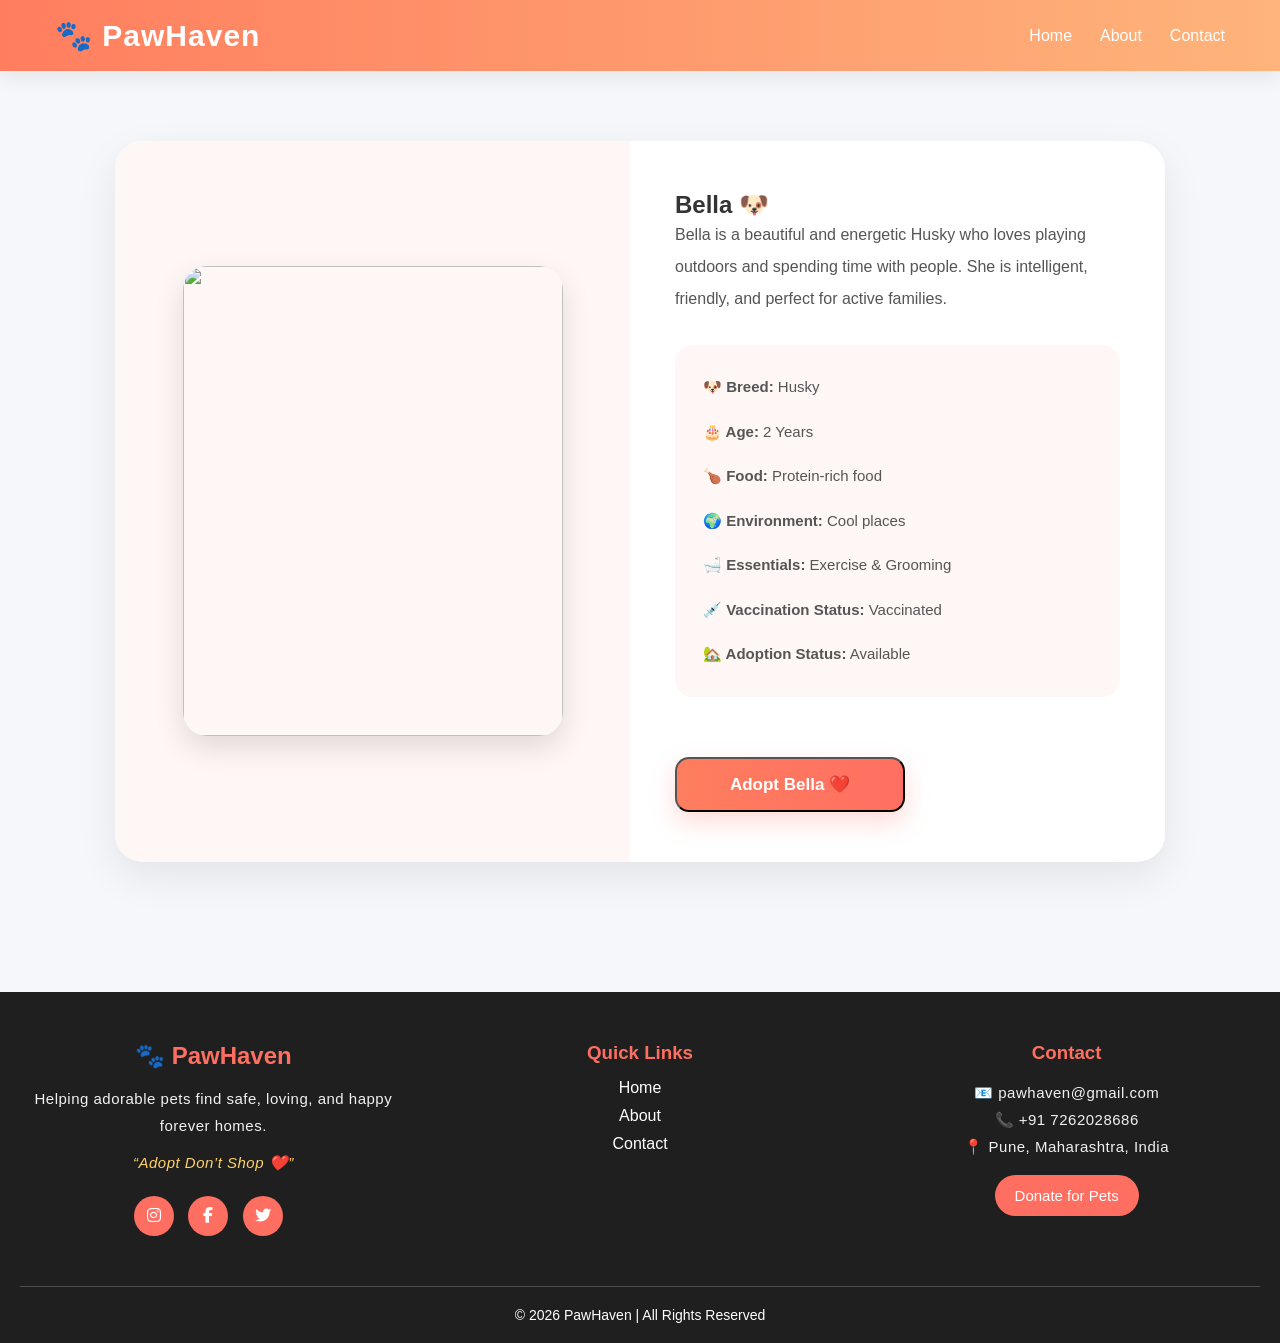
==== bella.html @ 873a6db7 "Add files via upload" ====
<!DOCTYPE html>
<html lang="en">

<head>

<meta charset="UTF-8">

<meta name="viewport" content="width=device-width, initial-scale=1.0">

<title>Bella - PawHaven</title>

<link rel="stylesheet" href="../style.css">

<link rel="stylesheet"
href="https://cdnjs.cloudflare.com/ajax/libs/font-awesome/6.4.0/css/all.min.css">

</head>

<body>

<!-- NAVBAR -->

<nav>

<h2>🐾 PawHaven</h2>

<div class="nav-links">
<a href="../index.html">Home</a>
<a href="../about.html">About</a>
<a href="../contact.html">Contact</a>
</div>

</nav>

<!-- PET PROFILE SECTION -->

<section class="pet-page">

<div class="pet-profile-card">

<!-- IMAGE -->

<div class="pet-image-box">

<img
src="https://images.unsplash.com/photo-1605568427561-40dd23c2acea?auto=format&fit=crop&w=800&q=80"
class="pet-card-img">

</div>

<!-- CONTENT -->

<div class="pet-card-content">

<h1>Bella 🐶</h1>

<p class="pet-card-desc">

Bella is a beautiful and energetic Husky who loves
playing outdoors and spending time with people.
She is intelligent, friendly, and perfect for
active families.

</p>

<!-- DETAILS -->

<div class="pet-info">

<p><b>🐶 Breed:</b> Husky</p>

<p><b>🎂 Age:</b> 2 Years</p>

<p><b>🍗 Food:</b> Protein-rich food</p>

<p><b>🌍 Environment:</b> Cool places</p>

<p><b>🛁 Essentials:</b> Exercise & Grooming</p>

<p><b>💉 Vaccination Status:</b> Vaccinated</p>

<p><b>🏡 Adoption Status:</b> Available</p>

</div>

<!-- BUTTON -->

<a href="../contact.html?pet=Bella">

<button class="adopt-btn">
Adopt Bella ❤️
</button>

</a>

</div>

</div>

<!-- GALLERY -->

</section>

<!-- FOOTER -->

<footer class="footer">

<div class="footer-container">

<div class="footer-box">

<h2 class="logo">🐾 PawHaven</h2>

<p>
Helping adorable pets find safe,
loving, and happy forever homes.
</p>

<p class="quote">
“Adopt Don’t Shop ❤️”
</p>

<div class="social-icons">
<a href="#"><i class="fab fa-instagram"></i></a>
<a href="#"><i class="fab fa-facebook-f"></i></a>
<a href="#"><i class="fab fa-twitter"></i></a>
</div>

</div>

<div class="footer-box">

<h3>Quick Links</h3>

<a href="../index.html">Home</a>
<a href="../about.html">About</a>
<a href="../contact.html">Contact</a>

</div>

<div class="footer-box">

<h3>Contact</h3>

<p>📧 pawhaven@gmail.com</p>

<p>📞 +91 7262028686</p>

<p>📍 Pune, Maharashtra, India</p>

<button class="donate-btn">
Donate for Pets
</button>

</div>

</div>

<div class="footer-bottom">
© 2026 PawHaven | All Rights Reserved
</div>

</footer>

</body>
</html>
---- style.css ----
*{
  margin:0;
  padding:0;
  box-sizing:border-box;
  font-family:Poppins,sans-serif;
}

html,body{
  width:100%;
  overflow-x:hidden;
  background:#f5f7fb;
  color:#333;
}

/* ================= NAVBAR ================= */

nav{
  width:100%;
  padding:18px 55px;
  display:flex;
  justify-content:space-between;
  align-items:center;
  background:linear-gradient(90deg,#ff7e5f,#feb47b);
  position:sticky;
  top:0;
  z-index:1000;
  box-shadow:0 6px 20px rgba(0,0,0,0.08);
}

nav h2{
  color:white;
  font-size:30px;
  font-weight:700;
  letter-spacing:1px;
}

nav div{
  display:flex;
  gap:28px;
}

nav a{
  color:white;
  text-decoration:none;
  font-size:16px;
  font-weight:500;
  position:relative;
  transition:0.3s;
}

nav a::after{
  content:'';
  position:absolute;
  width:0%;
  height:2px;
  left:0;
  bottom:-6px;
  background:white;
  transition:0.3s;
}

nav a:hover::after{
  width:100%;
}

/* ================= SECTION ================= */

section{
  padding:70px 25px;
}

/* ================= PET CARD ================= */

.pet-profile-card{
  max-width:1050px;
  margin:auto;
  background:white;
  border-radius:28px;
  overflow:hidden;
  display:flex;
  flex-wrap:wrap;
  box-shadow:0 15px 40px rgba(0,0,0,0.08);
}

/* IMAGE SIDE */

.pet-image-box{
  flex:1;
  min-width:320px;
  background:#fff7f5;
  display:flex;
  justify-content:center;
  align-items:center;
  padding:35px;
}

.pet-card-img{
  width:100%;
  max-width:380px;
  height:470px;
  object-fit:cover;
  border-radius:24px;
  box-shadow:0 12px 30px rgba(0,0,0,0.12);
  transition:0.4s;
}

.pet-card-img:hover{
  transform:scale(1.03);
}

/* CONTENT SIDE */

.pet-card-content{
  flex:1;
  min-width:320px;
  padding:50px 45px;
  display:flex;
  flex-direction:column;
  justify-content:center;
}

.pet-card-content h2{
  font-size:38px;
  color:#222;
  margin-bottom:20px;
  line-height:1.4;
}

.pet-card-desc{
  font-size:16px;
  line-height:2;
  color:#555;
  margin-bottom:30px;
}

/* INFO BOX */

.pet-info{
  background:#fff7f5;
  padding:28px;
  border-radius:18px;
  margin-bottom:35px;
}

.pet-info p{
  margin-bottom:16px;
  line-height:1.9;
  color:#555;
  font-size:15px;
}

.pet-info p:last-child{
  margin-bottom:0;
}

/* BUTTON */

.adopt-btn{
  display:block;
  width:230px;
  margin:auto;
  text-align:center;
  padding:15px 24px;
  background:linear-gradient(90deg,#ff7e5f,#ff6f61);
  color:white;
  text-decoration:none;
  border-radius:12px;
  font-size:16px;
  font-weight:600;
  transition:0.3s;
}

.adopt-btn:hover{
  transform:translateY(-2px);
  box-shadow:0 8px 20px rgba(255,111,97,0.3);
}

/* ================= FOOTER ================= */

footer{
  background:#222;
  color:white;
  text-align:center;
  padding:35px 20px;
  margin-top:70px;
}

footer p{
  font-size:15px;
  letter-spacing:0.5px;
  color:#f1f1f1;
}

/* ================= IMAGES ================= */

img{
  max-width:100%;
  display:block;
}

/* ================= MOBILE ================= */

@media(max-width:768px){

nav{
  padding:16px 20px;
  flex-direction:column;
  gap:12px;
}

nav h2{
  font-size:26px;
}

nav div{
  gap:18px;
}

section{
  padding:50px 18px;
}

.pet-profile-card{
  flex-direction:column;
}

.pet-image-box{
  padding:25px;
}

.pet-card-img{
  max-width:100%;
  height:360px;
}

.pet-card-content{
  padding:30px 25px;
}

.pet-card-content h2{
  font-size:30px;
  text-align:center;
}

.pet-card-desc{
  text-align:center;
}

.adopt-btn{
  width:100%;
}

footer{
  padding:28px 15px;
}

}
/* ADOPT BUTTON */

.adopt-btn{

display:inline-block;
margin-top:25px;
padding:15px 35px;

background:linear-gradient(90deg,#ff7e5f,#ff6f61);

color:white;
text-decoration:none;

font-size:17px;
font-weight:600;

border-radius:14px;

transition:0.3s;

box-shadow:0 10px 25px rgba(255,111,97,0.25);

}

.adopt-btn:hover{

transform:translateY(-3px);
opacity:0.92;

}/* ================= FOOTER ================= */

.footer{
    background:#1f1f1f;
    color:white;
    padding:50px 20px 20px;
    margin-top:60px;
}

.footer-container{
    display:flex;
    justify-content:space-between;
    flex-wrap:wrap;
    gap:40px;
}

.footer-box{
    flex:1;
    min-width:250px;
}

.logo{
    color:#ff6f61;
    margin-bottom:15px;
}

.footer-box h3{
    margin-bottom:15px;
    color:#ff6f61;
}

.footer-box p{
    line-height:1.8;
    font-size:15px;
}

.quote{
    margin-top:10px;
    color:#ffd166;
    font-style:italic;
}

.footer-box a{
    display:block;
    color:white;
    text-decoration:none;
    margin-bottom:10px;
    transition:0.3s;
}

.footer-box a:hover{
    color:#ff6f61;
    padding-left:5px;
}

/* SOCIAL ICONS */

.social-icons{
    margin-top:20px;
}

.social-icons a{
    display:inline-block;
    width:40px;
    height:40px;
    line-height:40px;
    text-align:center;
    border-radius:50%;
    background:#ff6f61;
    color:white;
    margin-right:10px;
    transition:0.3s;
}

.social-icons a:hover{
    transform:scale(1.1);
    background:white;
    color:#ff6f61;
}

/* DONATE BUTTON */

.donate-btn{
    margin-top:15px;
    padding:12px 20px;
    border:none;
    border-radius:30px;
    background:#ff6f61;
    color:white;
    font-size:15px;
    cursor:pointer;
    transition:0.3s;
}

.donate-btn:hover{
    background:white;
    color:#ff6f61;
}

/* FOOTER BOTTOM */

.footer-bottom{
    text-align:center;
    margin-top:40px;
    padding-top:20px;
    border-top:1px solid rgba(255,255,255,0.2);
    font-size:14px;
}

/* MOBILE */

@media(max-width:768px){

.footer-container{
    flex-direction:column;
    text-align:center;
}

.social-icons{
    justify-content:center;
}

}
/* ================= REVIEWS ================= */

.reviews{
    padding:80px 8%;
    background:#fff7f5;
}

.review-title{
    text-align:center;
    font-size:42px;
    color:#ff6f61;
    margin-bottom:50px;
}

.review-container{
    display:grid;
    grid-template-columns:repeat(auto-fit,minmax(280px,1fr));
    gap:35px;
}

.review-card{
    background:white;
    border-radius:22px;
    padding:25px;
    text-align:center;
    box-shadow:0 8px 25px rgba(0,0,0,0.08);
    transition:0.3s;
}

.review-card:hover{
    transform:translateY(-10px);
}

.review-img{
    width:110px;
    height:110px;
    border-radius:50%;
    object-fit:cover;
    border:5px solid #ffd2cc;
    margin-bottom:18px;
}

.review-card h3{
    font-size:24px;
    color:#333;
    margin-bottom:10px;
}

.stars{
    color:gold;
    font-size:20px;
    margin-bottom:15px;
}

.review-card p{
    color:#666;
    line-height:1.7;
    font-size:15px;
}
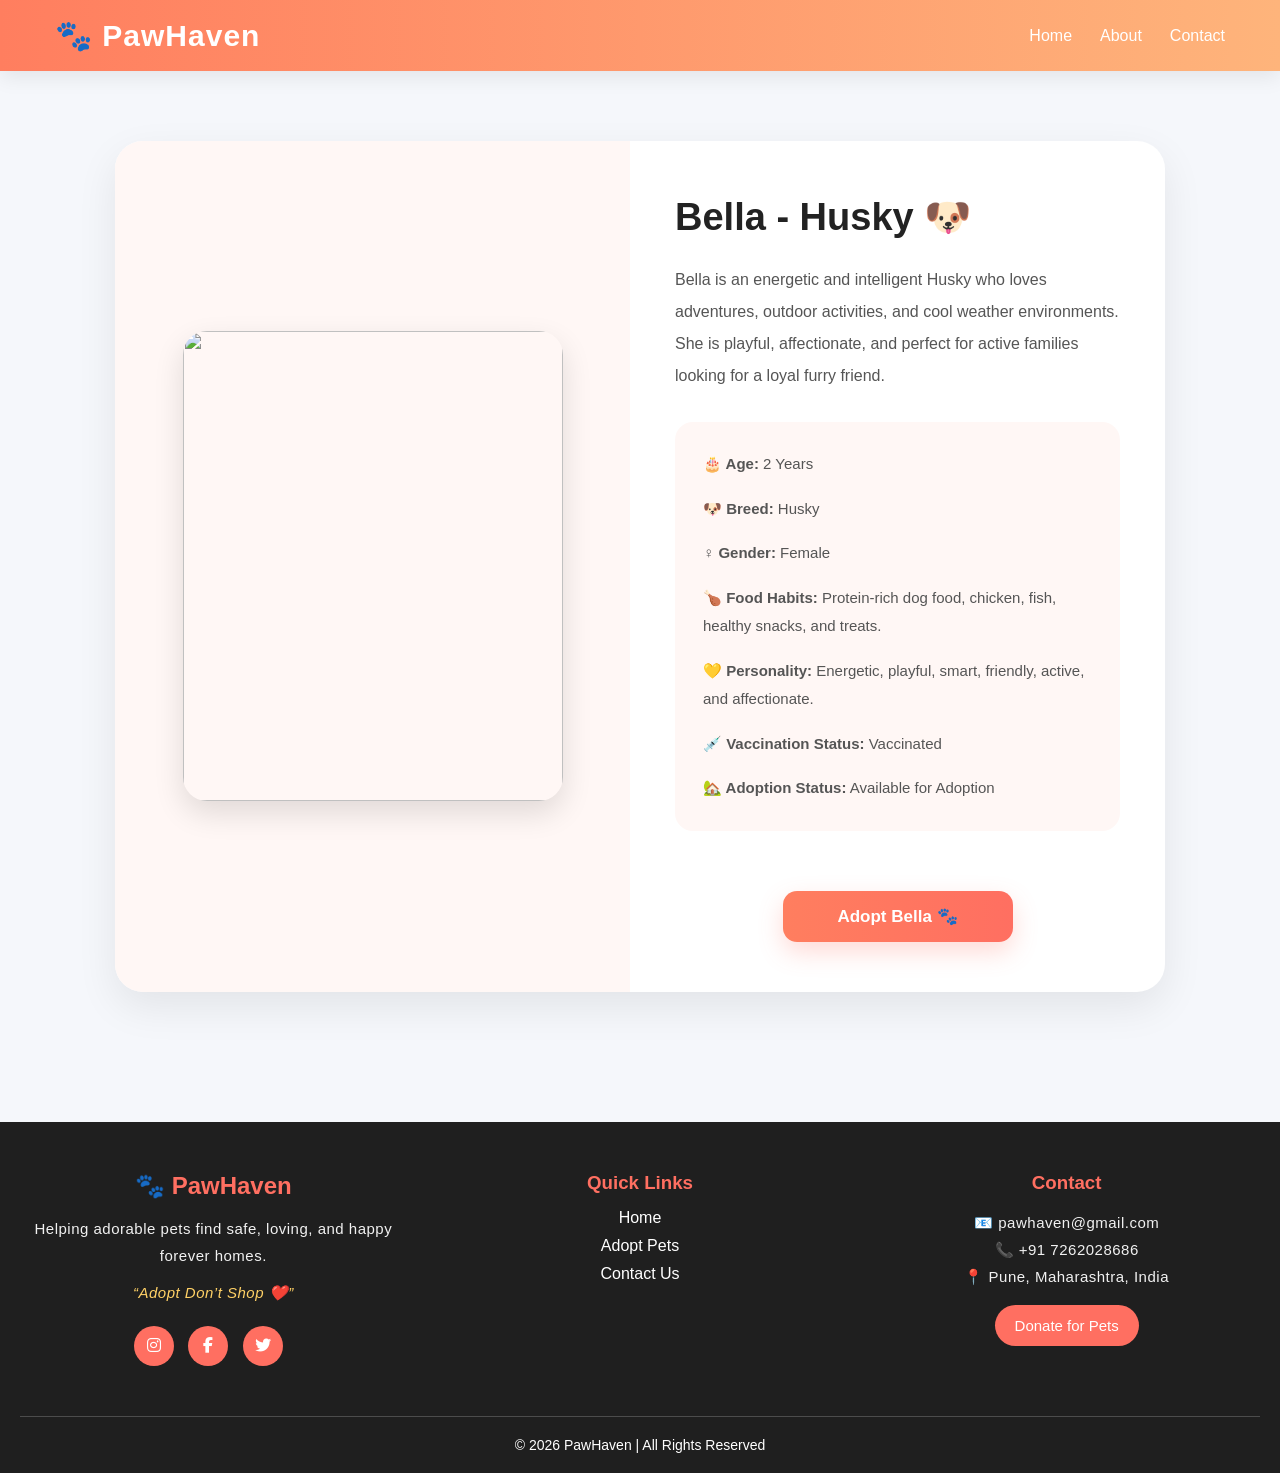
==== commit 20748383: "Update bella.html" ====
--- a/bella.html
+++ b/bella.html
@@ -1,15 +1,12 @@
 <!DOCTYPE html>
-<html lang="en">
-
+<html>
 <head>
-
-<meta charset="UTF-8">
 
 <meta name="viewport" content="width=device-width, initial-scale=1.0">
 
 <title>Bella - PawHaven</title>
 
-<link rel="stylesheet" href="../style.css">
+<link rel="stylesheet" href="style.css">
 
 <link rel="stylesheet"
 href="https://cdnjs.cloudflare.com/ajax/libs/font-awesome/6.4.0/css/all.min.css">
@@ -19,85 +16,86 @@
 <body>
 
 <!-- NAVBAR -->
-
 <nav>
 
 <h2>🐾 PawHaven</h2>
 
-<div class="nav-links">
-<a href="../index.html">Home</a>
-<a href="../about.html">About</a>
-<a href="../contact.html">Contact</a>
+<div>
+<a href="index.html">Home</a>
+<a href="about.html">About</a>
+<a href="contact.html">Contact</a>
 </div>
 
 </nav>
 
-<!-- PET PROFILE SECTION -->
-
-<section class="pet-page">
+<!-- PET SECTION -->
+<section>
 
 <div class="pet-profile-card">
 
 <!-- IMAGE -->
-
 <div class="pet-image-box">
 
-<img
-src="https://images.unsplash.com/photo-1605568427561-40dd23c2acea?auto=format&fit=crop&w=800&q=80"
-class="pet-card-img">
+<img class="pet-card-img"
+src="https://images.unsplash.com/photo-1605568427561-40dd23c2acea">
 
 </div>
 
 <!-- CONTENT -->
-
 <div class="pet-card-content">
 
-<h1>Bella 🐶</h1>
+<h2>Bella - Husky 🐶</h2>
 
 <p class="pet-card-desc">
 
-Bella is a beautiful and energetic Husky who loves
-playing outdoors and spending time with people.
-She is intelligent, friendly, and perfect for
-active families.
+Bella is an energetic and intelligent Husky who
+loves adventures, outdoor activities, and cool
+weather environments.
+
+She is playful, affectionate, and perfect for
+active families looking for a loyal furry friend.
 
 </p>
 
-<!-- DETAILS -->
+<!-- INFO -->
+<div class="pet-info">
 
-<div class="pet-info">
+<p><b>🎂 Age:</b> 2 Years</p>
 
 <p><b>🐶 Breed:</b> Husky</p>
 
-<p><b>🎂 Age:</b> 2 Years</p>
+<p><b>♀ Gender:</b> Female</p>
 
-<p><b>🍗 Food:</b> Protein-rich food</p>
+<p><b>🍗 Food Habits:</b>
+Protein-rich dog food, chicken,
+fish, healthy snacks, and treats.
+</p>
 
-<p><b>🌍 Environment:</b> Cool places</p>
+<p><b>💛 Personality:</b>
+Energetic, playful, smart,
+friendly, active, and affectionate.
+</p>
 
-<p><b>🛁 Essentials:</b> Exercise & Grooming</p>
+<p><b>💉 Vaccination Status:</b>
+Vaccinated
+</p>
 
-<p><b>💉 Vaccination Status:</b> Vaccinated</p>
-
-<p><b>🏡 Adoption Status:</b> Available</p>
+<p><b>🏡 Adoption Status:</b>
+Available for Adoption
+</p>
 
 </div>
 
 <!-- BUTTON -->
+<a href="contact.html?pet=Bella" class="adopt-btn">
 
-<a href="../contact.html?pet=Bella">
-
-<button class="adopt-btn">
-Adopt Bella ❤️
-</button>
+Adopt Bella 🐾
 
 </a>
 
 </div>
 
 </div>
-
-<!-- GALLERY -->
 
 </section>
 
@@ -107,6 +105,7 @@
 
 <div class="footer-container">
 
+<!-- ABOUT -->
 <div class="footer-box">
 
 <h2 class="logo">🐾 PawHaven</h2>
@@ -120,24 +119,39 @@
 “Adopt Don’t Shop ❤️”
 </p>
 
+<!-- SOCIAL ICONS -->
 <div class="social-icons">
-<a href="#"><i class="fab fa-instagram"></i></a>
-<a href="#"><i class="fab fa-facebook-f"></i></a>
-<a href="#"><i class="fab fa-twitter"></i></a>
+
+<a href="https://instagram.com" target="_blank">
+<i class="fab fa-instagram"></i>
+</a>
+
+<a href="https://facebook.com" target="_blank">
+<i class="fab fa-facebook-f"></i>
+</a>
+
+<a href="https://twitter.com" target="_blank">
+<i class="fab fa-twitter"></i>
+</a>
+
 </div>
 
 </div>
 
+<!-- QUICK LINKS -->
 <div class="footer-box">
 
 <h3>Quick Links</h3>
 
-<a href="../index.html">Home</a>
-<a href="../about.html">About</a>
-<a href="../contact.html">Contact</a>
+<a href="index.html">Home</a>
+
+<a href="index.html#pets">Adopt Pets</a>
+
+<a href="contact.html">Contact Us</a>
 
 </div>
 
+<!-- CONTACT -->
 <div class="footer-box">
 
 <h3>Contact</h3>
@@ -156,6 +170,7 @@
 
 </div>
 
+<!-- BOTTOM -->
 <div class="footer-bottom">
 © 2026 PawHaven | All Rights Reserved
 </div>
@@ -163,4 +178,4 @@
 </footer>
 
 </body>
-</html>+</html>
